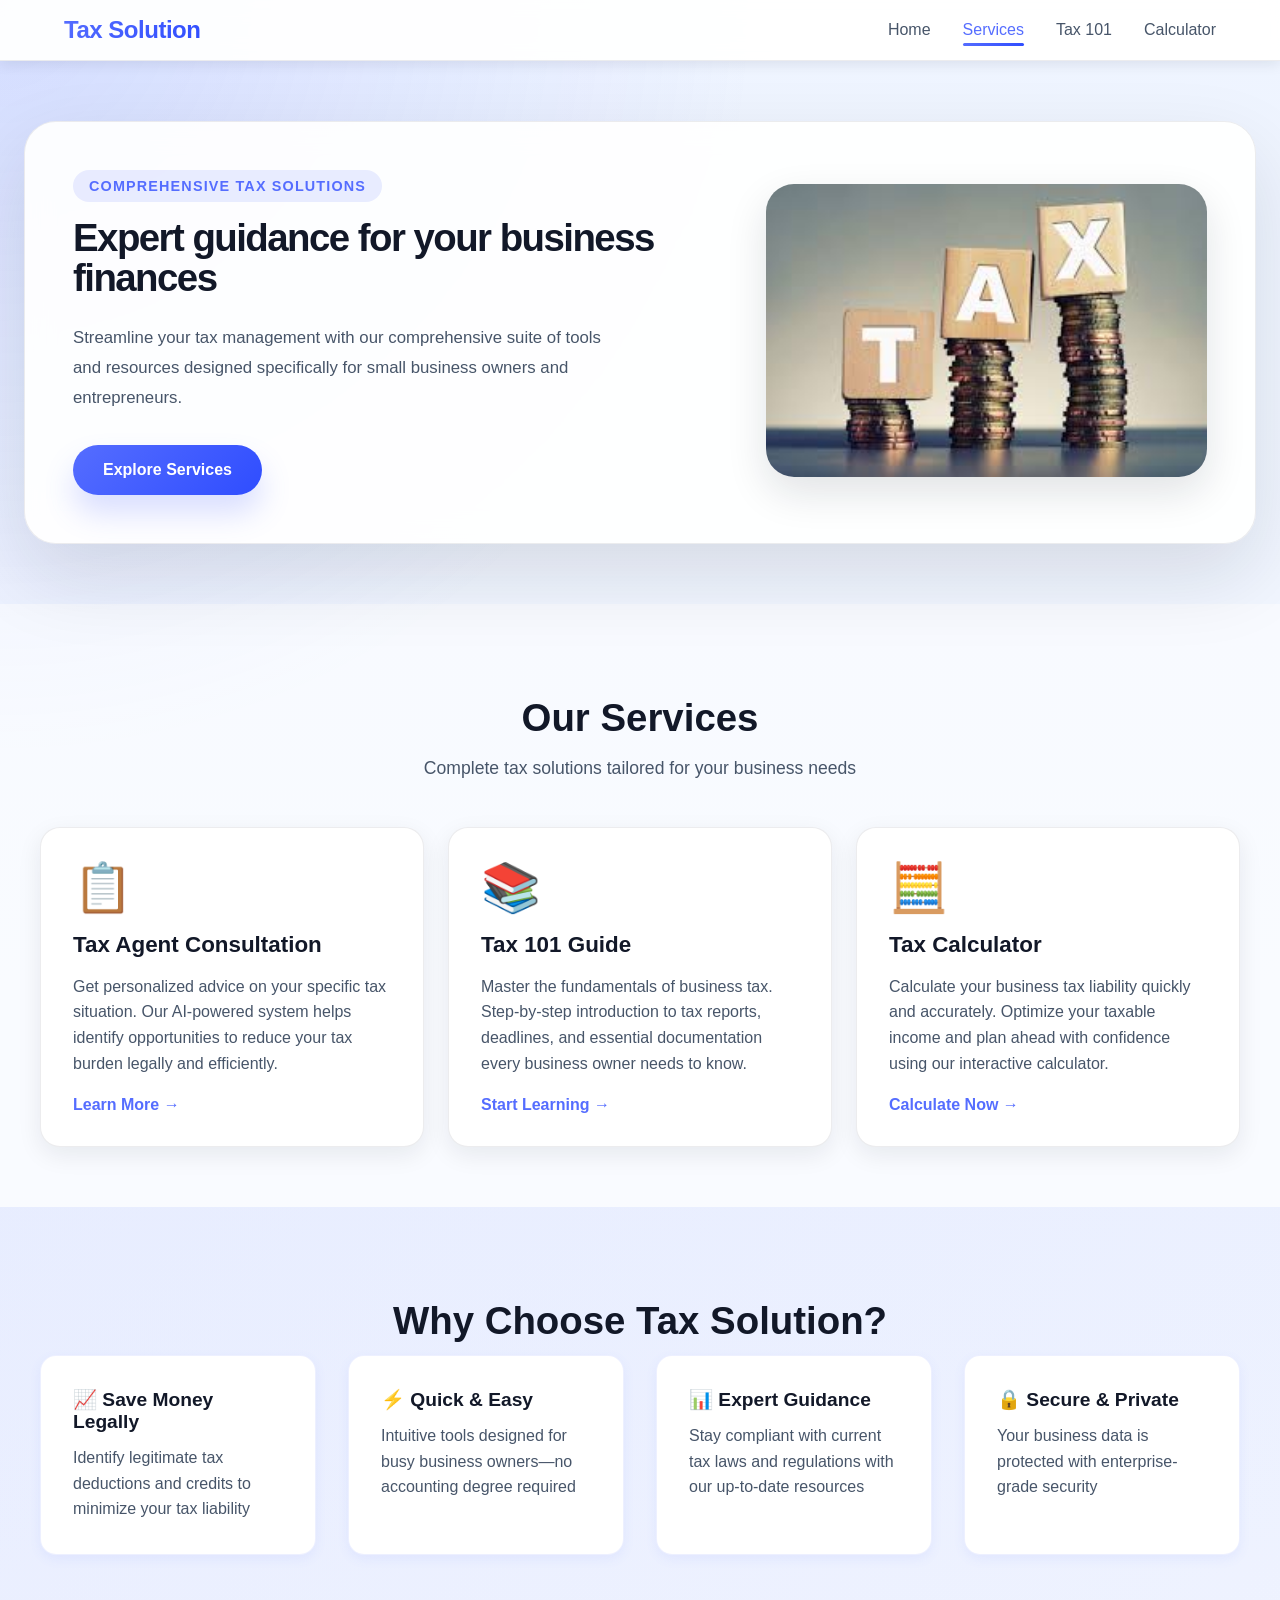
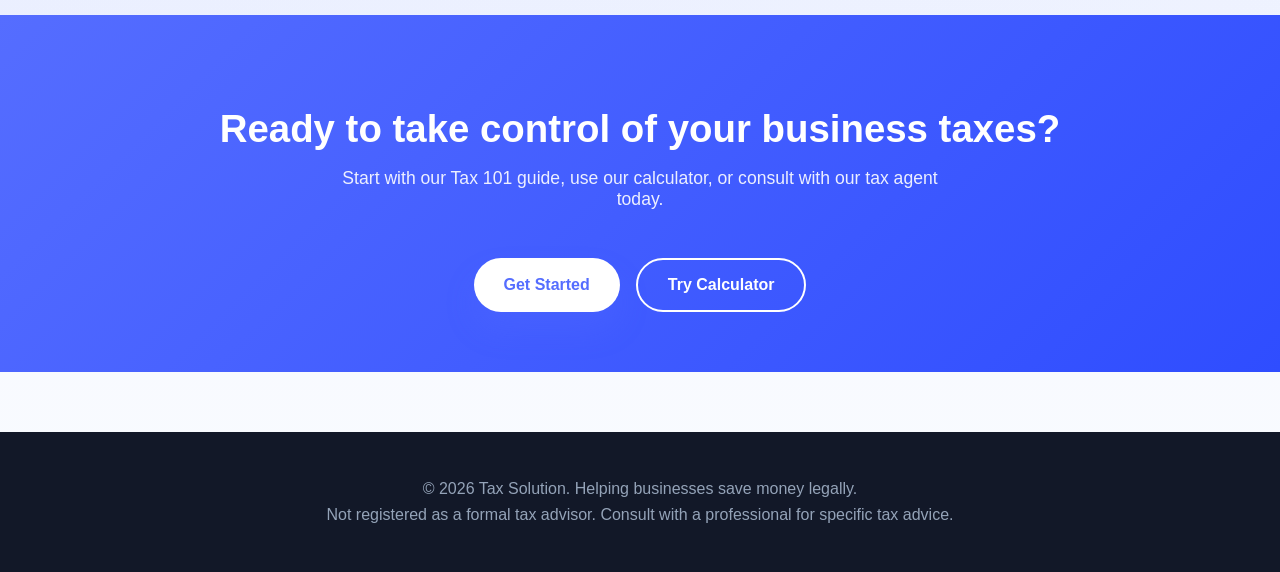
==== main.html @ efbc245e "create more page with style" ====
<!DOCTYPE html>
<html lang="en">
<head>
    <meta charset="UTF-8">
    <meta name="viewport" content="width=device-width, initial-scale=1.0">
    <title>Tax Solution - Business Tax Services</title>
    <link rel="stylesheet" href="Appearance/styles.css">
</head>
<body>
    <nav class="navbar">
        <div class="nav-container">
            <a href="index.html" class="logo">Tax Solution</a>
            <ul class="nav-menu">
                <li><a href="index.html">Home</a></li>
                <li><a href="main.html" class="active">Services</a></li>
                <li><a href="tax-101.html">Tax 101</a></li>
                <li><a href="tax-calculator.html">Calculator</a></li>
            </ul>
        </div>
    </nav>

    <main class="page-content">
        <section class="hero-section">
            <div class="hero-card">
                <div class="hero-copy">
                    <p class="eyebrow">Comprehensive Tax Solutions</p>
                    <h1>Expert guidance for your business finances</h1>
                    <p class="message">Streamline your tax management with our comprehensive suite of tools and resources designed specifically for small business owners and entrepreneurs.</p>
                    <button class="primary-button" onclick="scrollToServices()">Explore Services</button>
                </div>
                <div class="hero-media">
                    <img src="Images and icons/main-page-photo.jpg" alt="Professional tax consultation">
                </div>
            </div>
        </section>

        <section class="services-section">
            <div class="services-container">
                <h2>Our Services</h2>
                <p class="section-subtitle">Complete tax solutions tailored for your business needs</p>
                
                <div class="services-grid">
                    <div class="service-card">
                        <div class="service-icon">📋</div>
                        <h3>Tax Agent Consultation</h3>
                        <p>Get personalized advice on your specific tax situation. Our AI-powered system helps identify opportunities to reduce your tax burden legally and efficiently.</p>
                        <a href="tax-agent.html" class="card-link">Learn More →</a>
                    </div>

                    <div class="service-card">
                        <div class="service-icon">📚</div>
                        <h3>Tax 101 Guide</h3>
                        <p>Master the fundamentals of business tax. Step-by-step introduction to tax reports, deadlines, and essential documentation every business owner needs to know.</p>
                        <a href="tax-101.html" class="card-link">Start Learning →</a>
                    </div>

                    <div class="service-card">
                        <div class="service-icon">🧮</div>
                        <h3>Tax Calculator</h3>
                        <p>Calculate your business tax liability quickly and accurately. Optimize your taxable income and plan ahead with confidence using our interactive calculator.</p>
                        <a href="tax-calculator.html" class="card-link">Calculate Now →</a>
                    </div>
                </div>
            </div>
        </section>

        <section class="benefits-section">
            <div class="benefits-container">
                <h2>Why Choose Tax Solution?</h2>
                <div class="benefits-grid">
                    <div class="benefit-item">
                        <h4>📈 Save Money Legally</h4>
                        <p>Identify legitimate tax deductions and credits to minimize your tax liability</p>
                    </div>
                    <div class="benefit-item">
                        <h4>⚡ Quick & Easy</h4>
                        <p>Intuitive tools designed for busy business owners—no accounting degree required</p>
                    </div>
                    <div class="benefit-item">
                        <h4>📊 Expert Guidance</h4>
                        <p>Stay compliant with current tax laws and regulations with our up-to-date resources</p>
                    </div>
                    <div class="benefit-item">
                        <h4>🔒 Secure & Private</h4>
                        <p>Your business data is protected with enterprise-grade security</p>
                    </div>
                </div>
            </div>
        </section>

        <section class="cta-section">
            <div class="cta-content">
                <h2>Ready to take control of your business taxes?</h2>
                <p>Start with our Tax 101 guide, use our calculator, or consult with our tax agent today.</p>
                <div class="cta-buttons">
                    <button class="primary-button" onclick="location.href='tax-101.html'">Get Started</button>
                    <button class="secondary-button" onclick="location.href='tax-calculator.html'">Try Calculator</button>
                </div>
            </div>
        </section>
    </main>

    <footer class="footer">
        <div class="footer-content">
            <p>&copy; 2026 Tax Solution. Helping businesses save money legally.</p>
            <p>Not registered as a formal tax advisor. Consult with a professional for specific tax advice.</p>
        </div>
    </footer>

    <script src="Logic/script.js" defer></script>
    <script>
        function scrollToServices() {
            document.querySelector('.services-section').scrollIntoView({ behavior: 'smooth' });
        }
    </script>
</body>
</html>
---- Appearance/styles.css ----
:root {
    color-scheme: light;
    font-family: Inter, "Segoe UI", "Helvetica Neue", Arial, sans-serif;
    color: #111;
    background: linear-gradient(180deg, #f4f7fe 0%, #e9effb 45%, #ffffff 100%);
}

* {
    box-sizing: border-box;
}

body {
    margin: 0;
    min-height: 100vh;
    display: flex;
    flex-direction: column;
    background: radial-gradient(circle at top left, rgba(85, 109, 255, 0.18), transparent 30%),
        linear-gradient(180deg, #eef4ff 0%, #f9fbff 100%);
}

/* ===== NAVIGATION ===== */
.navbar {
    position: sticky;
    top: 0;
    z-index: 1000;
    background: rgba(255, 255, 255, 0.95);
    backdrop-filter: blur(10px);
    border-bottom: 1px solid rgba(17, 24, 39, 0.08);
    box-shadow: 0 4px 12px rgba(15, 23, 42, 0.08);
}

.nav-container {
    max-width: 1200px;
    margin: 0 auto;
    padding: 16px 24px;
    display: flex;
    justify-content: space-between;
    align-items: center;
}

.logo {
    font-size: 1.5rem;
    font-weight: 800;
    background: linear-gradient(135deg, #556dff 0%, #2f4dff 100%);
    -webkit-background-clip: text;
    -webkit-text-fill-color: transparent;
    background-clip: text;
    text-decoration: none;
    letter-spacing: -0.02em;
}

.nav-menu {
    display: flex;
    list-style: none;
    gap: 32px;
    margin: 0;
    padding: 0;
}

.nav-menu a {
    text-decoration: none;
    color: #475569;
    font-weight: 500;
    font-size: 1rem;
    transition: color 0.3s ease;
    position: relative;
}

.nav-menu a:hover,
.nav-menu a.active {
    color: #556dff;
}

.nav-menu a.active::after {
    content: '';
    position: absolute;
    bottom: -8px;
    left: 0;
    right: 0;
    height: 3px;
    background: linear-gradient(135deg, #556dff 0%, #2f4dff 100%);
    border-radius: 2px;
}

@media (max-width: 768px) {
    .nav-menu {
        gap: 16px;
    }
    
    .nav-menu a {
        font-size: 0.9rem;
    }
}

/* ===== PAGE CONTENT & LAYOUT ===== */
.page-content {
    flex: 1;
    width: 100%;
}

.hero-section,
.services-section,
.benefits-section,
.cta-section,
.calc-section,
.guide-content {
    padding: 60px 24px;
}

.hero {
    width: 100%;
    max-width: 1120px;
    margin: 0 auto;
}

.hero-card {
    display: grid;
    grid-template-columns: 1.5fr 1fr;
    gap: 32px;
    align-items: center;
    background: rgba(255, 255, 255, 0.92);
    border: 1px solid rgba(17, 24, 39, 0.08);
    border-radius: 32px;
    box-shadow: 0 32px 80px rgba(15, 23, 42, 0.12);
    padding: 48px;
    backdrop-filter: blur(14px);
}

.hero-copy {
    text-align: left;
}

.eyebrow {
    display: inline-block;
    margin: 0 0 16px;
    padding: 8px 16px;
    border-radius: 999px;
    background: rgba(85, 109, 255, 0.12);
    color: #556dff;
    font-size: 0.9rem;
    letter-spacing: 0.08em;
    text-transform: uppercase;
    font-weight: 700;
}

h1 {
    margin: 0 0 24px;
    font-size: clamp(2.4rem, 3vw, 4rem);
    line-height: 1.05;
    letter-spacing: -0.04em;
    color: #121828;
}

.message {
    margin: 0 0 32px;
    color: #475569;
    font-size: 1.05rem;
    line-height: 1.8;
    max-width: 560px;
}

.primary-button {
    display: inline-flex;
    align-items: center;
    justify-content: center;
    padding: 16px 30px;
    border: none;
    border-radius: 999px;
    background: linear-gradient(135deg, #556dff 0%, #2f4dff 100%);
    color: #ffffff;
    font-size: 1rem;
    font-weight: 700;
    cursor: pointer;
    transition: transform 0.24s ease, box-shadow 0.24s ease, filter 0.24s ease;
    box-shadow: 0 18px 30px rgba(85, 109, 255, 0.22);
}

.primary-button:hover,
.primary-button:focus-visible {
    transform: translateY(-2px);
    filter: brightness(1.05);
    box-shadow: 0 24px 36px rgba(85, 109, 255, 0.28);
}

.secondary-button {
    display: inline-flex;
    align-items: center;
    justify-content: center;
    padding: 16px 30px;
    border: 2px solid #556dff;
    border-radius: 999px;
    background: transparent;
    color: #556dff;
    font-size: 1rem;
    font-weight: 700;
    cursor: pointer;
    transition: all 0.24s ease;
}

.secondary-button:hover {
    background: rgba(85, 109, 255, 0.1);
    transform: translateY(-2px);
}

.hero-media img {
    width: 100%;
    height: auto;
    border-radius: 28px;
    object-fit: cover;
    box-shadow: 0 16px 40px rgba(15, 23, 42, 0.12);
}

@media (max-width: 900px) {
    .hero-card {
        grid-template-columns: 1fr;
        padding: 32px;
    }

    .hero-copy {
        text-align: center;
    }

    .message {
        margin-left: auto;
        margin-right: auto;
    }
}

@media (max-width: 560px) {
    body {
        padding: 16px;
    }

    .hero-card {
        padding: 24px;
        gap: 24px;
    }

    .primary-button {
        width: 100%;
    }
}

/* ===== SERVICES SECTION ===== */
.services-container,
.benefits-container,
.cta-content,
.guide-container,
.calc-container {
    max-width: 1200px;
    margin: 0 auto;
}

.services-section {
    background: rgba(255, 255, 255, 0.5);
}

.services-section h2,
.benefits-section h2,
.cta-section h2,
.guide-content h2 {
    text-align: center;
    font-size: clamp(2rem, 3vw, 3.2rem);
    margin-bottom: 12px;
    color: #121828;
}

.section-subtitle,
.cta-content p {
    text-align: center;
    color: #475569;
    font-size: 1.1rem;
    margin-bottom: 48px;
    max-width: 600px;
    margin-left: auto;
    margin-right: auto;
}

.services-grid {
    display: grid;
    grid-template-columns: repeat(auto-fit, minmax(320px, 1fr));
    gap: 24px;
}

.service-card {
    background: white;
    border: 1px solid rgba(17, 24, 39, 0.08);
    border-radius: 20px;
    padding: 32px;
    box-shadow: 0 8px 24px rgba(15, 23, 42, 0.08);
    transition: all 0.3s ease;
}

.service-card:hover {
    transform: translateY(-8px);
    box-shadow: 0 16px 40px rgba(85, 109, 255, 0.15);
    border-color: rgba(85, 109, 255, 0.2);
}

.service-icon {
    font-size: 3rem;
    margin-bottom: 16px;
}

.service-card h3 {
    font-size: 1.4rem;
    margin: 16px 0;
    color: #121828;
}

.service-card p {
    color: #475569;
    line-height: 1.6;
    margin-bottom: 20px;
}

.card-link {
    color: #556dff;
    text-decoration: none;
    font-weight: 600;
    transition: all 0.3s ease;
    display: inline-block;
}

.card-link:hover {
    transform: translateX(4px);
}

/* ===== BENEFITS SECTION ===== */
.benefits-section {
    background: linear-gradient(135deg, rgba(85, 109, 255, 0.08) 0%, rgba(47, 77, 255, 0.04) 100%);
}

.benefits-grid {
    display: grid;
    grid-template-columns: repeat(auto-fit, minmax(250px, 1fr));
    gap: 32px;
}

.benefit-item {
    background: white;
    padding: 32px;
    border-radius: 16px;
    border: 1px solid rgba(85, 109, 255, 0.1);
    box-shadow: 0 4px 12px rgba(85, 109, 255, 0.08);
}

.benefit-item h4 {
    font-size: 1.2rem;
    margin: 0 0 12px 0;
    color: #121828;
}

.benefit-item p {
    color: #475569;
    line-height: 1.6;
    margin: 0;
}

/* ===== CTA SECTION ===== */
.cta-section {
    background: linear-gradient(135deg, #556dff 0%, #2f4dff 100%);
    color: white;
}

.cta-content h2 {
    color: white;
    margin-bottom: 12px;
}

.cta-content p {
    color: rgba(255, 255, 255, 0.9);
}

.cta-buttons {
    display: flex;
    gap: 16px;
    justify-content: center;
    flex-wrap: wrap;
    margin-top: 32px;
}

.cta-section .primary-button {
    background: white;
    color: #556dff;
}

.cta-section .primary-button:hover {
    filter: brightness(0.95);
}

.cta-section .secondary-button {
    border-color: white;
    color: white;
}

.cta-section .secondary-button:hover {
    background: rgba(255, 255, 255, 0.1);
}

/* ===== FOOTER ===== */
.footer {
    background: #121828;
    color: #94a3b8;
    padding: 40px 24px;
    text-align: center;
    margin-top: 60px;
}

.footer-content p {
    margin: 8px 0;
}

/* ===== GUIDE SECTION ===== */
.guide-header {
    background: linear-gradient(135deg, rgba(85, 109, 255, 0.1), rgba(47, 77, 255, 0.05));
    padding: 60px 24px;
}

.guide-hero {
    max-width: 900px;
    margin: 0 auto;
    text-align: center;
}

.guide-hero h1 {
    font-size: clamp(2rem, 3vw, 3.2rem);
    margin-bottom: 16px;
}

.guide-container {
    display: grid;
    grid-template-columns: 280px 1fr;
    gap: 40px;
}

.table-of-contents {
    background: white;
    border: 1px solid rgba(17, 24, 39, 0.08);
    border-radius: 16px;
    padding: 24px;
    height: fit-content;
    position: sticky;
    top: 100px;
    box-shadow: 0 4px 12px rgba(15, 23, 42, 0.08);
}

.table-of-contents h3 {
    margin-top: 0;
    color: #121828;
    font-size: 1.1rem;
}

.table-of-contents ul {
    list-style: none;
    padding: 0;
    margin: 0;
}

.table-of-contents li {
    margin: 12px 0;
}

.table-of-contents a {
    color: #556dff;
    text-decoration: none;
    transition: all 0.3s ease;
    display: block;
    padding: 8px 12px;
    border-radius: 8px;
}

.table-of-contents a:hover {
    background: rgba(85, 109, 255, 0.1);
    transform: translateX(4px);
}

.guide-sections {
    flex: 1;
}

.guide-section {
    margin-bottom: 48px;
    scroll-margin-top: 100px;
}

.guide-section h2 {
    font-size: 2rem;
    margin-bottom: 16px;
    color: #121828;
}

.guide-section p,
.guide-section li {
    color: #475569;
    line-height: 1.8;
    font-size: 1.05rem;
}

.tax-types {
    display: grid;
    grid-template-columns: repeat(auto-fit, minmax(250px, 1fr));
    gap: 20px;
    margin: 24px 0;
}

.tax-type-card {
    background: rgba(85, 109, 255, 0.08);
    border-left: 4px solid #556dff;
    padding: 20px;
    border-radius: 8px;
}

.tax-type-card h4 {
    margin: 0 0 8px 0;
    color: #121828;
}

.ordered-list,
.deadline-list {
    padding-left: 24px;
    color: #475569;
}

.ordered-list li,
.deadline-list li {
    margin: 12px 0;
    line-height: 1.8;
}

.note {
    background: rgba(255, 193, 7, 0.1);
    border-left: 4px solid #ffc107;
    padding: 16px;
    border-radius: 8px;
    color: #856404;
    margin: 20px 0;
}

.next-steps {
    background: rgba(85, 109, 255, 0.08);
    padding: 32px;
    border-radius: 16px;
    text-align: center;
    margin-top: 48px;
}

.next-steps-buttons {
    display: flex;
    gap: 16px;
    justify-content: center;
    flex-wrap: wrap;
    margin-top: 20px;
}

/* ===== CALCULATOR SECTION ===== */
.calc-header {
    background: linear-gradient(135deg, rgba(85, 109, 255, 0.1), rgba(47, 77, 255, 0.05));
    padding: 60px 24px;
}

.calc-hero {
    max-width: 900px;
    margin: 0 auto;
    text-align: center;
}

.calc-hero h1 {
    font-size: clamp(2rem, 3vw, 3.2rem);
    margin-bottom: 16px;
}

.calc-wrapper {
    display: grid;
    grid-template-columns: 1fr 1fr;
    gap: 40px;
    margin-bottom: 40px;
}

.calc-form {
    background: white;
    border: 1px solid rgba(17, 24, 39, 0.08);
    border-radius: 20px;
    padding: 32px;
    box-shadow: 0 8px 24px rgba(15, 23, 42, 0.08);
}

.calc-form h2 {
    margin-top: 0;
    color: #121828;
    font-size: 1.6rem;
}

.form-intro {
    color: #475569;
    margin-bottom: 24px;
}

.form-group {
    margin-bottom: 20px;
    display: flex;
    flex-direction: column;
}

.form-group label {
    font-weight: 600;
    color: #121828;
    margin-bottom: 8px;
}

.form-group input {
    padding: 12px 16px;
    border: 1px solid rgba(17, 24, 39, 0.15);
    border-radius: 8px;
    font-size: 1rem;
    transition: border-color 0.3s ease;
}

.form-group input:focus {
    outline: none;
    border-color: #556dff;
    box-shadow: 0 0 0 3px rgba(85, 109, 255, 0.1);
}

.form-group small {
    color: #94a3b8;
    margin-top: 4px;
    font-size: 0.9rem;
}

.form-divider {
    font-weight: 700;
    color: #121828;
    margin: 32px 0 16px 0;
    padding-top: 16px;
    border-top: 2px solid rgba(85, 109, 255, 0.1);
}

.calc-button {
    width: 100%;
    padding: 16px;
    margin-top: 20px;
}

.calc-results {
    background: white;
    border: 1px solid rgba(17, 24, 39, 0.08);
    border-radius: 20px;
    padding: 32px;
    box-shadow: 0 8px 24px rgba(15, 23, 42, 0.08);
}

.calc-results h2 {
    margin-top: 0;
    color: #121828;
}

.main-result {
    background: linear-gradient(135deg, #556dff 0%, #2f4dff 100%);
    color: white;
    padding: 32px;
    border-radius: 16px;
    margin-bottom: 24px;
    text-align: center;
}

.result-item {
    display: flex;
    flex-direction: column;
    gap: 8px;
}

.result-label {
    font-size: 1rem;
    opacity: 0.9;
}

.result-value {
    font-size: 2.4rem;
    font-weight: 800;
}

.results-breakdown {
    display: grid;
    grid-template-columns: repeat(auto-fit, minmax(250px, 1fr));
    gap: 20px;
    margin-bottom: 24px;
}

.breakdown-card {
    background: rgba(85, 109, 255, 0.08);
    padding: 20px;
    border-radius: 12px;
    border: 1px solid rgba(85, 109, 255, 0.1);
}

.breakdown-card h4 {
    margin: 0 0 16px 0;
    color: #121828;
}

.breakdown-item {
    display: flex;
    justify-content: space-between;
    padding: 8px 0;
    border-bottom: 1px solid rgba(17, 24, 39, 0.08);
    color: #475569;
}

.breakdown-item:last-child {
    border-bottom: none;
}

.breakdown-item.highlight {
    font-weight: 600;
    color: #121828;
    padding: 12px 0;
}

.calculator-note {
    background: rgba(255, 193, 7, 0.1);
    border-left: 4px solid #ffc107;
    padding: 16px;
    border-radius: 8px;
    color: #856404;
    margin: 24px 0;
}

.calculator-note p {
    margin: 0;
}

.calc-actions {
    display: flex;
    gap: 16px;
    margin-top: 24px;
    flex-wrap: wrap;
}

.calc-tips {
    background: white;
    border: 1px solid rgba(17, 24, 39, 0.08);
    border-radius: 20px;
    padding: 32px;
    box-shadow: 0 8px 24px rgba(15, 23, 42, 0.08);
}

.calc-tips h3 {
    margin-top: 0;
    color: #121828;
    font-size: 1.4rem;
}

.calc-tips ul {
    padding-left: 24px;
    color: #475569;
}

.calc-tips li {
    margin: 12px 0;
    line-height: 1.6;
}

/* ===== RESPONSIVE ===== */
@media (max-width: 1024px) {
    .guide-container {
        grid-template-columns: 1fr;
    }

    .table-of-contents {
        position: static;
        margin-bottom: 40px;
    }

    .calc-wrapper {
        grid-template-columns: 1fr;
    }
}

@media (max-width: 768px) {
    .hero-section,
    .services-section,
    .benefits-section,
    .cta-section,
    .calc-section,
    .guide-content {
        padding: 40px 16px;
    }

    .table-of-contents {
        display: none;
    }

    .cta-buttons,
    .next-steps-buttons,
    .calc-actions {
        flex-direction: column;
    }

    .cta-buttons .primary-button,
    .cta-buttons .secondary-button,
    .next-steps-buttons .primary-button,
    .next-steps-buttons .secondary-button {
        width: 100%;
    }

    .services-grid {
        grid-template-columns: 1fr;
    }
}
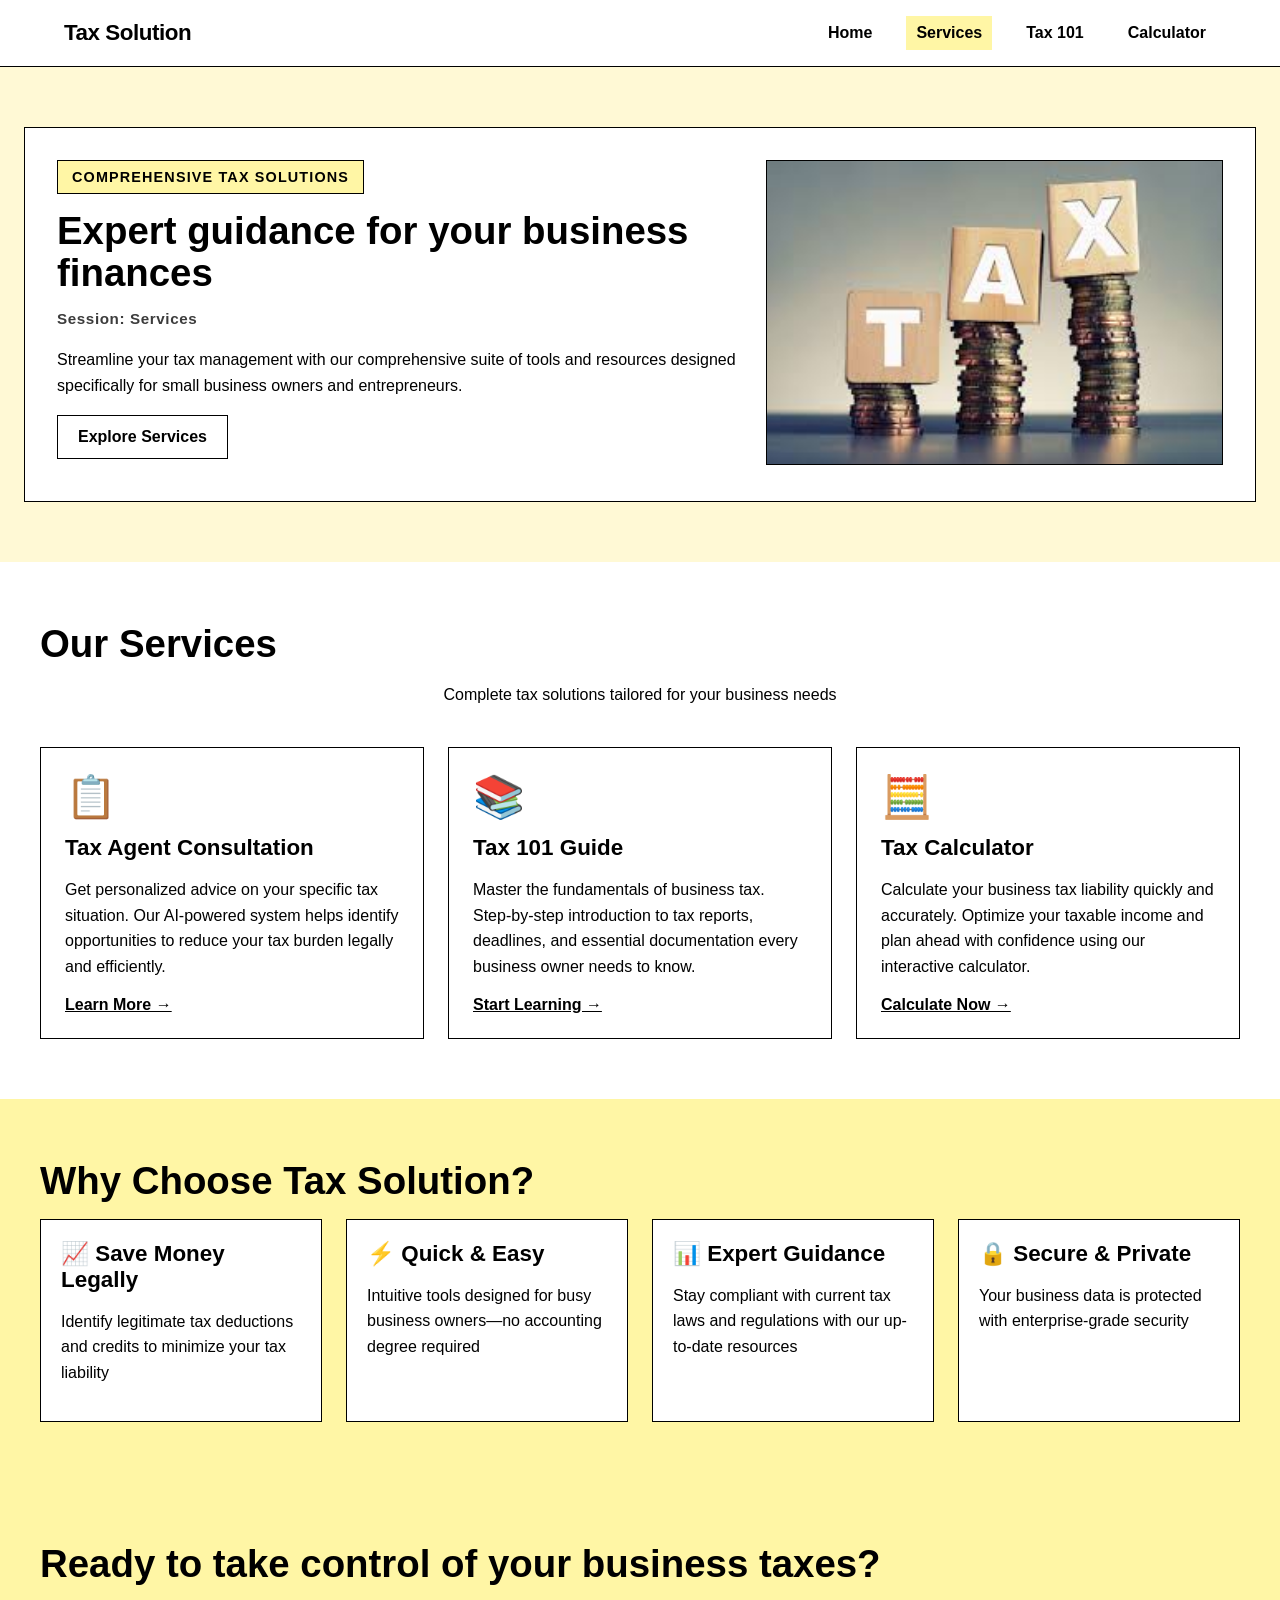
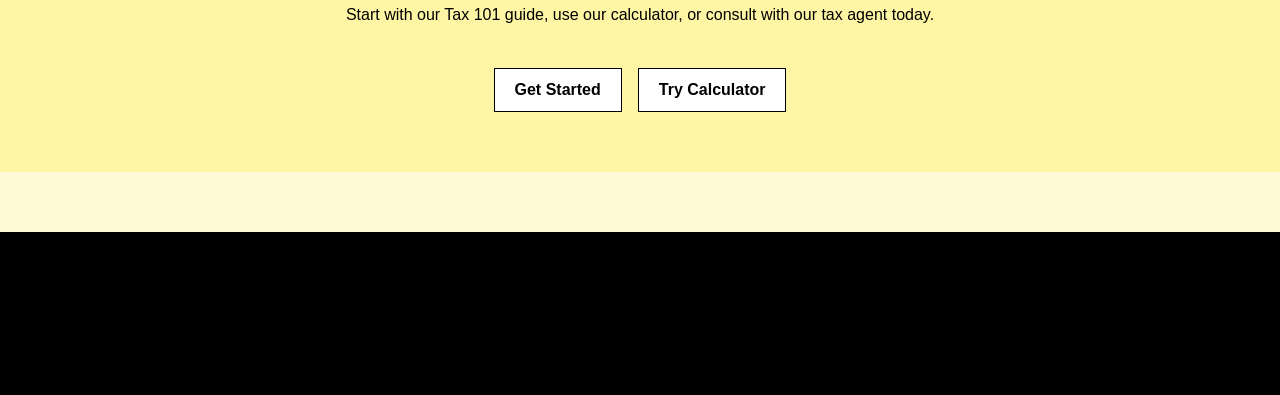
==== commit 8745b5b9: "commit" ====
--- a/main.html
+++ b/main.html
@@ -6,7 +6,7 @@
     <title>Tax Solution - Business Tax Services</title>
     <link rel="stylesheet" href="Appearance/styles.css">
 </head>
-<body>
+<body data-page="services">
     <nav class="navbar">
         <div class="nav-container">
             <a href="index.html" class="logo">Tax Solution</a>
@@ -25,8 +25,9 @@
                 <div class="hero-copy">
                     <p class="eyebrow">Comprehensive Tax Solutions</p>
                     <h1>Expert guidance for your business finances</h1>
+                    <p class="session-label">Session: Services</p>
                     <p class="message">Streamline your tax management with our comprehensive suite of tools and resources designed specifically for small business owners and entrepreneurs.</p>
-                    <button class="primary-button" onclick="scrollToServices()">Explore Services</button>
+                    <button id="mainExploreServices" class="primary-button">Explore Services</button>
                 </div>
                 <div class="hero-media">
                     <img src="Images and icons/main-page-photo.jpg" alt="Professional tax consultation">
@@ -93,8 +94,8 @@
                 <h2>Ready to take control of your business taxes?</h2>
                 <p>Start with our Tax 101 guide, use our calculator, or consult with our tax agent today.</p>
                 <div class="cta-buttons">
-                    <button class="primary-button" onclick="location.href='tax-101.html'">Get Started</button>
-                    <button class="secondary-button" onclick="location.href='tax-calculator.html'">Try Calculator</button>
+                    <button id="mainGetStartedTax101" class="primary-button">Get Started</button>
+                    <button id="mainTryCalculator" class="secondary-button">Try Calculator</button>
                 </div>
             </div>
         </section>
@@ -108,10 +109,5 @@
     </footer>
 
     <script src="Logic/script.js" defer></script>
-    <script>
-        function scrollToServices() {
-            document.querySelector('.services-section').scrollIntoView({ behavior: 'smooth' });
-        }
-    </script>
 </body>
 </html>
--- a/Appearance/styles.css
+++ b/Appearance/styles.css
@@ -1,8 +1,8 @@
 :root {
     color-scheme: light;
-    font-family: Inter, "Segoe UI", "Helvetica Neue", Arial, sans-serif;
-    color: #111;
-    background: linear-gradient(180deg, #f4f7fe 0%, #e9effb 45%, #ffffff 100%);
+    font-family: Arial, Helvetica, sans-serif;
+    color: #000;
+    background: #fff9d5;
 }
 
 * {
@@ -14,19 +14,28 @@
     min-height: 100vh;
     display: flex;
     flex-direction: column;
-    background: radial-gradient(circle at top left, rgba(85, 109, 255, 0.18), transparent 30%),
-        linear-gradient(180deg, #eef4ff 0%, #f9fbff 100%);
-}
-
-/* ===== NAVIGATION ===== */
+    background: #fff9d5;
+    color: #000;
+}
+
+a {
+    color: #000;
+    text-decoration: none;
+}
+
+button,
+input,
+select,
+textarea {
+    font: inherit;
+}
+
 .navbar {
     position: sticky;
     top: 0;
     z-index: 1000;
-    background: rgba(255, 255, 255, 0.95);
-    backdrop-filter: blur(10px);
-    border-bottom: 1px solid rgba(17, 24, 39, 0.08);
-    box-shadow: 0 4px 12px rgba(15, 23, 42, 0.08);
+    background: #fff;
+    border-bottom: 1px solid #000;
 }
 
 .nav-container {
@@ -39,12 +48,9 @@
 }
 
 .logo {
-    font-size: 1.5rem;
+    font-size: 1.4rem;
     font-weight: 800;
-    background: linear-gradient(135deg, #556dff 0%, #2f4dff 100%);
-    -webkit-background-clip: text;
-    -webkit-text-fill-color: transparent;
-    background-clip: text;
+    color: #000;
     text-decoration: none;
     letter-spacing: -0.02em;
 }
@@ -52,47 +58,24 @@
 .nav-menu {
     display: flex;
     list-style: none;
-    gap: 32px;
+    gap: 24px;
     margin: 0;
     padding: 0;
 }
 
 .nav-menu a {
+    display: inline-block;
+    padding: 8px 10px;
     text-decoration: none;
-    color: #475569;
-    font-weight: 500;
-    font-size: 1rem;
-    transition: color 0.3s ease;
-    position: relative;
+    color: #000;
+    font-weight: 600;
 }
 
 .nav-menu a:hover,
 .nav-menu a.active {
-    color: #556dff;
-}
-
-.nav-menu a.active::after {
-    content: '';
-    position: absolute;
-    bottom: -8px;
-    left: 0;
-    right: 0;
-    height: 3px;
-    background: linear-gradient(135deg, #556dff 0%, #2f4dff 100%);
-    border-radius: 2px;
-}
-
-@media (max-width: 768px) {
-    .nav-menu {
-        gap: 16px;
-    }
-    
-    .nav-menu a {
-        font-size: 0.9rem;
-    }
-}
-
-/* ===== PAGE CONTENT & LAYOUT ===== */
+    background: #fff6a5;
+}
+
 .page-content {
     flex: 1;
     width: 100%;
@@ -103,7 +86,9 @@
 .benefits-section,
 .cta-section,
 .calc-section,
-.guide-content {
+.guide-content,
+.guide-header,
+.calc-header {
     padding: 60px 24px;
 }
 
@@ -116,14 +101,11 @@
 .hero-card {
     display: grid;
     grid-template-columns: 1.5fr 1fr;
-    gap: 32px;
-    align-items: center;
-    background: rgba(255, 255, 255, 0.92);
-    border: 1px solid rgba(17, 24, 39, 0.08);
-    border-radius: 32px;
-    box-shadow: 0 32px 80px rgba(15, 23, 42, 0.12);
-    padding: 48px;
-    backdrop-filter: blur(14px);
+    gap: 24px;
+    background: #fff;
+    border: 1px solid #000;
+    border-radius: 0;
+    padding: 32px;
 }
 
 .hero-copy {
@@ -133,115 +115,87 @@
 .eyebrow {
     display: inline-block;
     margin: 0 0 16px;
-    padding: 8px 16px;
-    border-radius: 999px;
-    background: rgba(85, 109, 255, 0.12);
-    color: #556dff;
+    padding: 8px 14px;
+    background: #fff6a5;
+    color: #000;
     font-size: 0.9rem;
     letter-spacing: 0.08em;
     text-transform: uppercase;
     font-weight: 700;
+    border: 1px solid #000;
+}
+
+h1,
+h2,
+h3,
+h4,
+h5,
+h6 {
+    color: #000;
+    margin: 0 0 16px;
 }
 
 h1 {
-    margin: 0 0 24px;
-    font-size: clamp(2.4rem, 3vw, 4rem);
-    line-height: 1.05;
-    letter-spacing: -0.04em;
-    color: #121828;
-}
-
-.message {
-    margin: 0 0 32px;
-    color: #475569;
-    font-size: 1.05rem;
-    line-height: 1.8;
-    max-width: 560px;
-}
-
-.primary-button {
+    font-size: clamp(2.2rem, 3vw, 3.6rem);
+    line-height: 1.1;
+}
+
+.message,
+.section-subtitle,
+.cta-content p,
+.form-intro,
+.guide-section p,
+.guide-section li,
+.breakdown-item,
+.service-card p,
+.benefit-item p,
+.tax-type-card p,
+.calc-tips p,
+.calc-tips li,
+.footer-content p {
+    color: #000;
+    line-height: 1.6;
+}
+
+.primary-button,
+.secondary-button,
+.calc-button {
     display: inline-flex;
     align-items: center;
     justify-content: center;
-    padding: 16px 30px;
-    border: none;
-    border-radius: 999px;
-    background: linear-gradient(135deg, #556dff 0%, #2f4dff 100%);
-    color: #ffffff;
+    padding: 12px 20px;
+    border: 1px solid #000;
+    border-radius: 0;
+    background: #fff;
+    color: #000;
     font-size: 1rem;
     font-weight: 700;
     cursor: pointer;
-    transition: transform 0.24s ease, box-shadow 0.24s ease, filter 0.24s ease;
-    box-shadow: 0 18px 30px rgba(85, 109, 255, 0.22);
+    transition: none;
+    text-decoration: none;
 }
 
 .primary-button:hover,
-.primary-button:focus-visible {
-    transform: translateY(-2px);
-    filter: brightness(1.05);
-    box-shadow: 0 24px 36px rgba(85, 109, 255, 0.28);
-}
-
-.secondary-button {
-    display: inline-flex;
-    align-items: center;
-    justify-content: center;
-    padding: 16px 30px;
-    border: 2px solid #556dff;
-    border-radius: 999px;
-    background: transparent;
-    color: #556dff;
-    font-size: 1rem;
-    font-weight: 700;
-    cursor: pointer;
-    transition: all 0.24s ease;
-}
-
-.secondary-button:hover {
-    background: rgba(85, 109, 255, 0.1);
-    transform: translateY(-2px);
+.secondary-button:hover,
+.calc-button:hover {
+    background: #fff6a5;
 }
 
 .hero-media img {
     width: 100%;
     height: auto;
-    border-radius: 28px;
+    border: 1px solid #000;
     object-fit: cover;
-    box-shadow: 0 16px 40px rgba(15, 23, 42, 0.12);
-}
-
-@media (max-width: 900px) {
-    .hero-card {
-        grid-template-columns: 1fr;
-        padding: 32px;
-    }
-
-    .hero-copy {
-        text-align: center;
-    }
-
-    .message {
-        margin-left: auto;
-        margin-right: auto;
-    }
-}
-
-@media (max-width: 560px) {
-    body {
-        padding: 16px;
-    }
-
-    .hero-card {
-        padding: 24px;
-        gap: 24px;
-    }
-
-    .primary-button {
-        width: 100%;
-    }
-}
-
-/* ===== SERVICES SECTION ===== */
+}
+
+.session-label {
+    margin: 14px 0 20px;
+    font-size: 0.95rem;
+    letter-spacing: 0.04em;
+    font-weight: 700;
+    color: #3c3c3c;
+}
+
 .services-container,
 .benefits-container,
 .cta-content,
@@ -252,202 +206,142 @@
 }
 
 .services-section {
-    background: rgba(255, 255, 255, 0.5);
+    background: #fff;
 }
 
 .services-section h2,
 .benefits-section h2,
 .cta-section h2,
-.guide-content h2 {
-    text-align: center;
-    font-size: clamp(2rem, 3vw, 3.2rem);
-    margin-bottom: 12px;
-    color: #121828;
+.guide-content h2,
+.guide-hero h1,
+.calc-hero h1 {
+    font-size: clamp(1.8rem, 3vw, 2.8rem);
 }
 
 .section-subtitle,
 .cta-content p {
     text-align: center;
-    color: #475569;
-    font-size: 1.1rem;
-    margin-bottom: 48px;
+    margin-bottom: 40px;
     max-width: 600px;
     margin-left: auto;
     margin-right: auto;
 }
 
+.services-grid,
+.benefits-grid,
+.tax-types,
+.results-breakdown,
+.calc-wrapper {
+    display: grid;
+    gap: 24px;
+}
+
 .services-grid {
-    display: grid;
-    grid-template-columns: repeat(auto-fit, minmax(320px, 1fr));
-    gap: 24px;
-}
-
-.service-card {
-    background: white;
-    border: 1px solid rgba(17, 24, 39, 0.08);
-    border-radius: 20px;
-    padding: 32px;
-    box-shadow: 0 8px 24px rgba(15, 23, 42, 0.08);
-    transition: all 0.3s ease;
-}
-
-.service-card:hover {
-    transform: translateY(-8px);
-    box-shadow: 0 16px 40px rgba(85, 109, 255, 0.15);
-    border-color: rgba(85, 109, 255, 0.2);
+    grid-template-columns: repeat(auto-fit, minmax(280px, 1fr));
+}
+
+.service-card,
+.benefit-item,
+.table-of-contents,
+.calc-form,
+.calc-results,
+.breakdown-card,
+.calc-tips,
+.next-steps {
+    background: #fff;
+    border: 1px solid #000;
+    border-radius: 0;
+    padding: 24px;
+}
+
+.service-card:hover,
+.benefit-item:hover,
+.breakdown-card:hover {
+    background: #fff;
 }
 
 .service-icon {
-    font-size: 3rem;
-    margin-bottom: 16px;
-}
-
-.service-card h3 {
+    font-size: 2.6rem;
+    margin-bottom: 14px;
+}
+
+.service-card h3,
+.benefit-item h4,
+.tax-type-card h4,
+.calc-results h2,
+.breakdown-card h4,
+.calc-tips h3,
+.next-steps h2,
+.guide-section h2 {
     font-size: 1.4rem;
-    margin: 16px 0;
-    color: #121828;
-}
-
-.service-card p {
-    color: #475569;
-    line-height: 1.6;
-    margin-bottom: 20px;
+    margin-bottom: 14px;
 }
 
 .card-link {
-    color: #556dff;
-    text-decoration: none;
-    font-weight: 600;
-    transition: all 0.3s ease;
-    display: inline-block;
+    color: #000;
+    text-decoration: underline;
+    font-weight: 700;
 }
 
 .card-link:hover {
-    transform: translateX(4px);
-}
-
-/* ===== BENEFITS SECTION ===== */
+    background: #fff6a5;
+}
+
 .benefits-section {
-    background: linear-gradient(135deg, rgba(85, 109, 255, 0.08) 0%, rgba(47, 77, 255, 0.04) 100%);
+    background: #fff6a5;
 }
 
 .benefits-grid {
-    display: grid;
     grid-template-columns: repeat(auto-fit, minmax(250px, 1fr));
-    gap: 32px;
 }
 
 .benefit-item {
-    background: white;
-    padding: 32px;
-    border-radius: 16px;
-    border: 1px solid rgba(85, 109, 255, 0.1);
-    box-shadow: 0 4px 12px rgba(85, 109, 255, 0.08);
-}
-
-.benefit-item h4 {
-    font-size: 1.2rem;
-    margin: 0 0 12px 0;
-    color: #121828;
-}
-
-.benefit-item p {
-    color: #475569;
-    line-height: 1.6;
-    margin: 0;
-}
-
-/* ===== CTA SECTION ===== */
+    padding: 20px;
+}
+
 .cta-section {
-    background: linear-gradient(135deg, #556dff 0%, #2f4dff 100%);
-    color: white;
-}
-
-.cta-content h2 {
-    color: white;
-    margin-bottom: 12px;
-}
-
-.cta-content p {
-    color: rgba(255, 255, 255, 0.9);
-}
-
-.cta-buttons {
+    background: #fff6a5;
+    color: #000;
+}
+
+.cta-buttons,
+.next-steps-buttons,
+.calc-actions {
     display: flex;
     gap: 16px;
     justify-content: center;
     flex-wrap: wrap;
-    margin-top: 32px;
-}
-
-.cta-section .primary-button {
-    background: white;
-    color: #556dff;
-}
-
-.cta-section .primary-button:hover {
-    filter: brightness(0.95);
-}
-
-.cta-section .secondary-button {
-    border-color: white;
-    color: white;
-}
-
-.cta-section .secondary-button:hover {
-    background: rgba(255, 255, 255, 0.1);
-}
-
-/* ===== FOOTER ===== */
+    margin-top: 24px;
+}
+
 .footer {
-    background: #121828;
-    color: #94a3b8;
-    padding: 40px 24px;
+    background: #000;
+    color: #fff;
+    padding: 32px 24px;
     text-align: center;
     margin-top: 60px;
 }
 
-.footer-content p {
-    margin: 8px 0;
-}
-
-/* ===== GUIDE SECTION ===== */
-.guide-header {
-    background: linear-gradient(135deg, rgba(85, 109, 255, 0.1), rgba(47, 77, 255, 0.05));
-    padding: 60px 24px;
-}
-
-.guide-hero {
+.guide-header,
+.calc-header {
+    background: #fff6a5;
+}
+
+.guide-hero,
+.calc-hero {
     max-width: 900px;
     margin: 0 auto;
     text-align: center;
 }
 
-.guide-hero h1 {
-    font-size: clamp(2rem, 3vw, 3.2rem);
-    margin-bottom: 16px;
-}
-
-.guide-container {
-    display: grid;
-    grid-template-columns: 280px 1fr;
-    gap: 40px;
-}
-
 .table-of-contents {
-    background: white;
-    border: 1px solid rgba(17, 24, 39, 0.08);
-    border-radius: 16px;
-    padding: 24px;
-    height: fit-content;
+    padding: 20px;
     position: sticky;
     top: 100px;
-    box-shadow: 0 4px 12px rgba(15, 23, 42, 0.08);
 }
 
 .table-of-contents h3 {
     margin-top: 0;
-    color: #121828;
     font-size: 1.1rem;
 }
 
@@ -462,17 +356,14 @@
 }
 
 .table-of-contents a {
-    color: #556dff;
+    color: #000;
     text-decoration: none;
-    transition: all 0.3s ease;
     display: block;
-    padding: 8px 12px;
-    border-radius: 8px;
+    padding: 6px 8px;
 }
 
 .table-of-contents a:hover {
-    background: rgba(85, 109, 255, 0.1);
-    transform: translateX(4px);
+    background: #fff6a5;
 }
 
 .guide-sections {
@@ -484,183 +375,88 @@
     scroll-margin-top: 100px;
 }
 
-.guide-section h2 {
-    font-size: 2rem;
-    margin-bottom: 16px;
-    color: #121828;
-}
-
-.guide-section p,
-.guide-section li {
-    color: #475569;
-    line-height: 1.8;
-    font-size: 1.05rem;
-}
-
 .tax-types {
-    display: grid;
-    grid-template-columns: repeat(auto-fit, minmax(250px, 1fr));
-    gap: 20px;
-    margin: 24px 0;
+    grid-template-columns: repeat(auto-fit, minmax(220px, 1fr));
 }
 
 .tax-type-card {
-    background: rgba(85, 109, 255, 0.08);
-    border-left: 4px solid #556dff;
-    padding: 20px;
-    border-radius: 8px;
-}
-
-.tax-type-card h4 {
-    margin: 0 0 8px 0;
-    color: #121828;
+    padding: 18px;
+    border-left: 4px solid #000;
 }
 
 .ordered-list,
 .deadline-list {
     padding-left: 24px;
-    color: #475569;
-}
-
-.ordered-list li,
-.deadline-list li {
-    margin: 12px 0;
-    line-height: 1.8;
-}
-
-.note {
-    background: rgba(255, 193, 7, 0.1);
-    border-left: 4px solid #ffc107;
+}
+
+.note,
+.calculator-note {
+    background: #fff6a5;
+    border-left: 4px solid #000;
     padding: 16px;
-    border-radius: 8px;
-    color: #856404;
+    color: #000;
     margin: 20px 0;
 }
 
 .next-steps {
-    background: rgba(85, 109, 255, 0.08);
-    padding: 32px;
-    border-radius: 16px;
     text-align: center;
     margin-top: 48px;
 }
 
-.next-steps-buttons {
-    display: flex;
-    gap: 16px;
-    justify-content: center;
-    flex-wrap: wrap;
-    margin-top: 20px;
-}
-
-/* ===== CALCULATOR SECTION ===== */
-.calc-header {
-    background: linear-gradient(135deg, rgba(85, 109, 255, 0.1), rgba(47, 77, 255, 0.05));
-    padding: 60px 24px;
-}
-
-.calc-hero {
-    max-width: 900px;
-    margin: 0 auto;
-    text-align: center;
-}
-
-.calc-hero h1 {
-    font-size: clamp(2rem, 3vw, 3.2rem);
-    margin-bottom: 16px;
-}
-
 .calc-wrapper {
-    display: grid;
     grid-template-columns: 1fr 1fr;
-    gap: 40px;
-    margin-bottom: 40px;
-}
-
-.calc-form {
-    background: white;
-    border: 1px solid rgba(17, 24, 39, 0.08);
-    border-radius: 20px;
-    padding: 32px;
-    box-shadow: 0 8px 24px rgba(15, 23, 42, 0.08);
-}
-
-.calc-form h2 {
-    margin-top: 0;
-    color: #121828;
-    font-size: 1.6rem;
-}
-
-.form-intro {
-    color: #475569;
-    margin-bottom: 24px;
+}
+
+.calc-form,
+.calc-results,
+.calc-tips {
+    padding: 24px;
 }
 
 .form-group {
-    margin-bottom: 20px;
+    margin-bottom: 18px;
     display: flex;
     flex-direction: column;
 }
 
 .form-group label {
-    font-weight: 600;
-    color: #121828;
+    font-weight: 700;
+    color: #000;
     margin-bottom: 8px;
 }
 
 .form-group input {
-    padding: 12px 16px;
-    border: 1px solid rgba(17, 24, 39, 0.15);
-    border-radius: 8px;
+    padding: 10px 12px;
+    border: 1px solid #000;
+    border-radius: 0;
     font-size: 1rem;
-    transition: border-color 0.3s ease;
+    background: #fff;
+    color: #000;
 }
 
 .form-group input:focus {
-    outline: none;
-    border-color: #556dff;
-    box-shadow: 0 0 0 3px rgba(85, 109, 255, 0.1);
+    outline: 2px solid #000;
 }
 
 .form-group small {
-    color: #94a3b8;
+    color: #000;
     margin-top: 4px;
     font-size: 0.9rem;
 }
 
 .form-divider {
     font-weight: 700;
-    color: #121828;
-    margin: 32px 0 16px 0;
+    color: #000;
+    margin: 32px 0 16px;
     padding-top: 16px;
-    border-top: 2px solid rgba(85, 109, 255, 0.1);
-}
-
-.calc-button {
-    width: 100%;
-    padding: 16px;
-    margin-top: 20px;
-}
-
-.calc-results {
-    background: white;
-    border: 1px solid rgba(17, 24, 39, 0.08);
-    border-radius: 20px;
-    padding: 32px;
-    box-shadow: 0 8px 24px rgba(15, 23, 42, 0.08);
-}
-
-.calc-results h2 {
-    margin-top: 0;
-    color: #121828;
+    border-top: 2px solid #000;
 }
 
 .main-result {
-    background: linear-gradient(135deg, #556dff 0%, #2f4dff 100%);
-    color: white;
-    padding: 32px;
-    border-radius: 16px;
-    margin-bottom: 24px;
+    background: #fff;
+    color: #000;
+    padding: 24px;
+    border: 1px solid #000;
     text-align: center;
 }
 
@@ -676,35 +472,19 @@
 }
 
 .result-value {
-    font-size: 2.4rem;
+    font-size: 2rem;
     font-weight: 800;
 }
 
 .results-breakdown {
-    display: grid;
-    grid-template-columns: repeat(auto-fit, minmax(250px, 1fr));
-    gap: 20px;
     margin-bottom: 24px;
 }
 
-.breakdown-card {
-    background: rgba(85, 109, 255, 0.08);
-    padding: 20px;
-    border-radius: 12px;
-    border: 1px solid rgba(85, 109, 255, 0.1);
-}
-
-.breakdown-card h4 {
-    margin: 0 0 16px 0;
-    color: #121828;
-}
-
 .breakdown-item {
     display: flex;
     justify-content: space-between;
-    padding: 8px 0;
-    border-bottom: 1px solid rgba(17, 24, 39, 0.08);
-    color: #475569;
+    padding: 10px 0;
+    border-bottom: 1px solid #000;
 }
 
 .breakdown-item:last-child {
@@ -712,68 +492,31 @@
 }
 
 .breakdown-item.highlight {
-    font-weight: 600;
-    color: #121828;
-    padding: 12px 0;
-}
-
-.calculator-note {
-    background: rgba(255, 193, 7, 0.1);
-    border-left: 4px solid #ffc107;
-    padding: 16px;
-    border-radius: 8px;
-    color: #856404;
-    margin: 24px 0;
+    font-weight: 700;
 }
 
 .calculator-note p {
     margin: 0;
 }
 
-.calc-actions {
-    display: flex;
-    gap: 16px;
-    margin-top: 24px;
-    flex-wrap: wrap;
-}
-
-.calc-tips {
-    background: white;
-    border: 1px solid rgba(17, 24, 39, 0.08);
-    border-radius: 20px;
-    padding: 32px;
-    box-shadow: 0 8px 24px rgba(15, 23, 42, 0.08);
-}
-
-.calc-tips h3 {
-    margin-top: 0;
-    color: #121828;
-    font-size: 1.4rem;
-}
-
 .calc-tips ul {
     padding-left: 24px;
-    color: #475569;
 }
 
 .calc-tips li {
-    margin: 12px 0;
+    margin: 10px 0;
     line-height: 1.6;
 }
 
-/* ===== RESPONSIVE ===== */
 @media (max-width: 1024px) {
-    .guide-container {
+    .guide-container,
+    .calc-wrapper {
         grid-template-columns: 1fr;
     }
 
     .table-of-contents {
         position: static;
         margin-bottom: 40px;
-    }
-
-    .calc-wrapper {
-        grid-template-columns: 1fr;
     }
 }
 
@@ -783,12 +526,15 @@
     .benefits-section,
     .cta-section,
     .calc-section,
-    .guide-content {
+    .guide-content,
+    .guide-header,
+    .calc-header {
         padding: 40px 16px;
     }
 
-    .table-of-contents {
-        display: none;
+    .nav-menu {
+        gap: 12px;
+        flex-wrap: wrap;
     }
 
     .cta-buttons,
@@ -800,11 +546,18 @@
     .cta-buttons .primary-button,
     .cta-buttons .secondary-button,
     .next-steps-buttons .primary-button,
-    .next-steps-buttons .secondary-button {
+    .next-steps-buttons .secondary-button,
+    .calc-actions .primary-button,
+    .calc-actions .secondary-button {
         width: 100%;
     }
 
-    .services-grid {
+    .hero-card {
         grid-template-columns: 1fr;
-    }
-}
+        padding: 24px;
+    }
+
+    .hero-copy {
+        text-align: center;
+    }
+}
